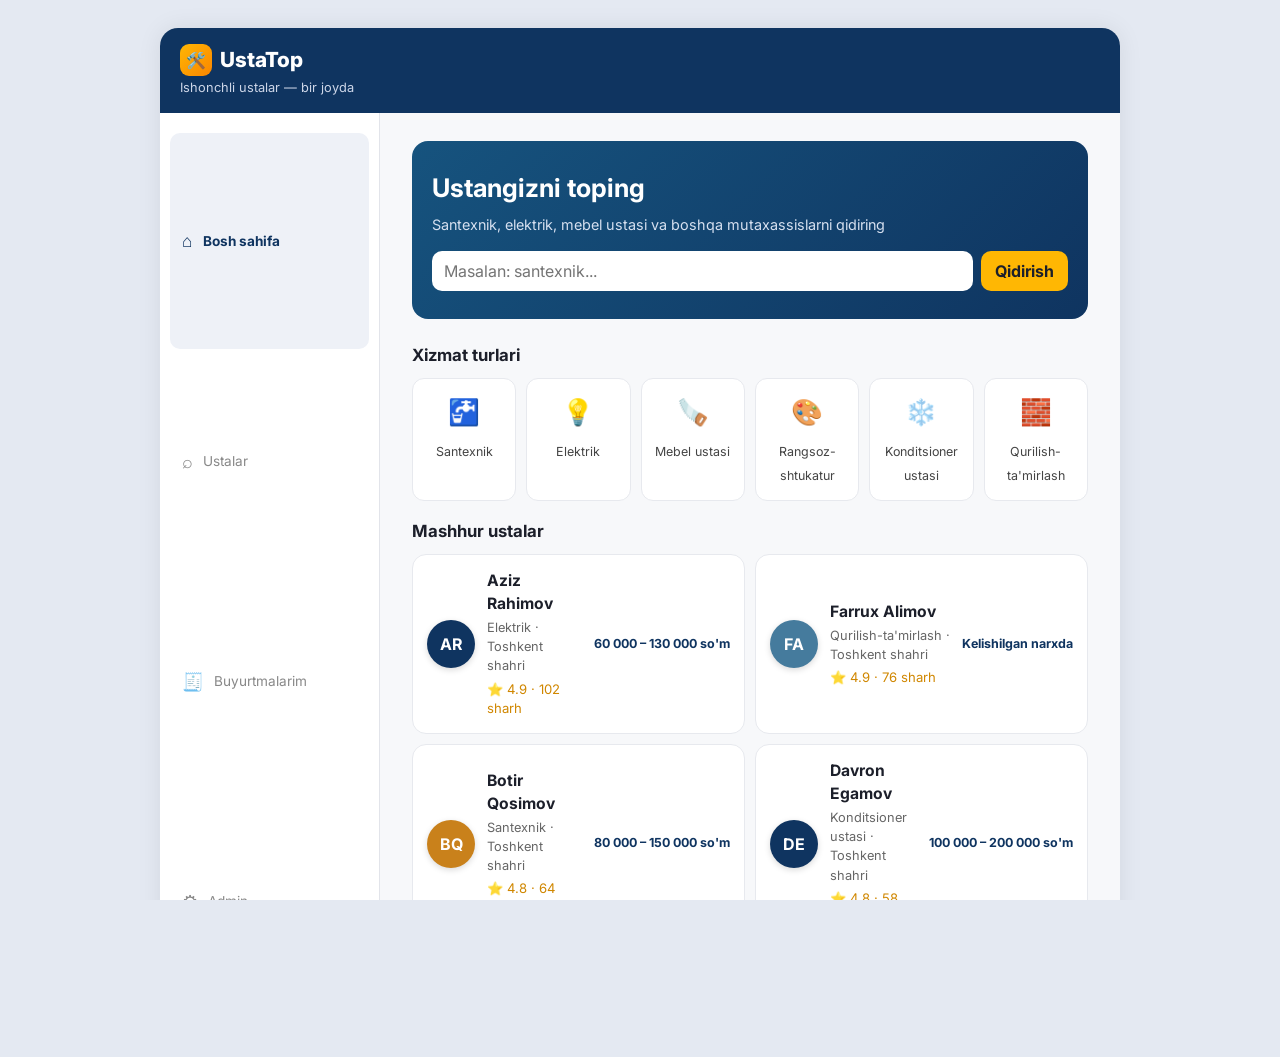
==== public/index.html @ 5bdc9f2b "UstaTop MVP: ustalar bilan mijozlarni bog'laydigan demo platforma Bosh sahifa, ustalar qidiruvi, ust" ====
<!DOCTYPE html>
<html lang="uz">
<head>
<meta charset="UTF-8">
<meta name="viewport" content="width=device-width, initial-scale=1.0">
<title>UstaTop — ustalar va mijozlar platformasi</title>
<meta name="description" content="UstaTop — santexnik, elektrik, mebel ustasi va boshqa mutaxassislarni toping, narx va sharhlarni ko'ring, onlayn buyurtma bering.">
<link rel="preconnect" href="https://fonts.googleapis.com">
<link rel="preconnect" href="https://fonts.gstatic.com" crossorigin>
<link href="https://fonts.googleapis.com/css2?family=Inter:wght@400;500;600;700;800&display=swap" rel="stylesheet">
<link rel="stylesheet" href="css/style.css">
</head>
<body>
<div class="app">

  <header class="topbar">
    <div class="topbar-inner">
      <span class="logo"><span class="logo-badge">🛠️</span>UstaTop</span>
      <span class="tagline">Ishonchli ustalar — bir joyda</span>
    </div>
  </header>

  <main class="view-wrap">

    <!-- BOSH SAHIFA -->
    <section id="view-home" class="view active">
      <div class="hero">
        <h1>Ustangizni toping</h1>
        <p>Santexnik, elektrik, mebel ustasi va boshqa mutaxassislarni qidiring</p>
        <form id="home-search-form" class="search-box">
          <input type="text" id="home-search-input" placeholder="Masalan: santexnik...">
          <button type="submit">Qidirish</button>
        </form>
      </div>

      <h2 class="section-title">Xizmat turlari</h2>
      <div id="category-grid" class="category-grid"></div>

      <h2 class="section-title">Mashhur ustalar</h2>
      <div id="featured-list" class="usta-list"></div>

      <button id="quick-order-btn" class="btn btn-primary btn-block">Tezkor buyurtma berish</button>
    </section>

    <!-- QIDIRUV / USTALAR RO'YXATI -->
    <section id="view-search" class="view">
      <h2 class="section-title">Ustalar</h2>
      <div class="filters">
        <input type="text" id="filter-query" placeholder="Ism yoki xizmat bo'yicha qidirish...">
        <select id="filter-category">
          <option value="">Barcha xizmatlar</option>
        </select>
        <select id="filter-region">
          <option value="">Barcha hududlar</option>
        </select>
      </div>
      <div id="search-results" class="usta-list"></div>
    </section>

    <!-- BUYURTMALARIM -->
    <section id="view-orders" class="view">
      <h2 class="section-title">Buyurtmalarim</h2>
      <div id="orders-list" class="orders-list"></div>
      <button id="orders-new-btn" class="btn btn-primary btn-block">Yangi buyurtma berish</button>
    </section>

    <!-- BOSHQARUV PANELI (ADMIN) -->
    <section id="view-admin" class="view">
      <h2 class="section-title">Boshqaruv paneli</h2>
      <p class="admin-note">Demo rejim: haqiqiy loyihada bu panel faqat administratorlar uchun himoyalangan bo'ladi.</p>
      <div id="admin-stats" class="admin-stats"></div>
      <div id="admin-orders" class="admin-orders"></div>
    </section>

  </main>

  <nav class="bottom-nav">
    <button class="nav-btn active" data-view="home"><b>⌂</b><span>Bosh sahifa</span></button>
    <button class="nav-btn" data-view="search"><b>⌕</b><span>Ustalar</span></button>
    <button class="nav-btn" data-view="orders"><b>🧾</b><span>Buyurtmalarim</span></button>
    <button class="nav-btn" data-view="admin"><b>⚙</b><span>Admin</span></button>
  </nav>
</div>

<!-- USTA PROFILI MODAL -->
<div class="modal" id="modal-profile">
  <div class="sheet">
    <button class="close" data-close-modal>×</button>
    <div id="profile-content"></div>
  </div>
</div>

<!-- BUYURTMA BERISH MODAL -->
<div class="modal" id="modal-order">
  <div class="sheet">
    <button class="close" data-close-modal>×</button>
    <h3>Buyurtma berish</h3>
    <form id="order-form" novalidate>
      <input type="hidden" id="order-usta-id">
      <div id="order-usta-info" class="order-usta-info"></div>

      <label for="order-category">Xizmat turi</label>
      <select id="order-category" required></select>
      <small class="field-error" id="err-order-category"></small>

      <label for="order-name">Ism familiyangiz</label>
      <input type="text" id="order-name" placeholder="Ism Familiya" required>
      <small class="field-error" id="err-order-name"></small>

      <label for="order-phone">Telefon raqamingiz</label>
      <input type="tel" id="order-phone" placeholder="+998 90 123 45 67" required>
      <small class="field-error" id="err-order-phone"></small>

      <label for="order-region">Hudud</label>
      <select id="order-region" required></select>
      <small class="field-error" id="err-order-region"></small>

      <label for="order-comment">Izoh (ixtiyoriy)</label>
      <textarea id="order-comment" rows="3" placeholder="Muammoni qisqacha tasvirlab bering..."></textarea>

      <button type="submit" class="btn btn-primary btn-block">Buyurtmani yuborish</button>
    </form>
  </div>
</div>

<!-- TASDIQLASH MODALI -->
<div class="modal" id="modal-confirm">
  <div class="sheet sheet-confirm">
    <p id="confirm-message"></p>
    <div class="confirm-actions">
      <button class="btn btn-secondary" id="confirm-cancel">Bekor qilish</button>
      <button class="btn btn-danger" id="confirm-ok">O'chirish</button>
    </div>
  </div>
</div>

<div class="toast" id="toast"></div>

<script src="js/main.js"></script>
</body>
</html>
---- public/css/style.css ----
* {
  margin: 0;
  padding: 0;
  box-sizing: border-box;
}

html, body {
  height: 100%;
  overflow-x: hidden;
}

body {
  font-family: 'Inter', -apple-system, Segoe UI, Roboto, Arial, sans-serif;
  color: #1c1f2a;
  line-height: 1.5;
  background: #e4e9f2;
}

a {
  color: inherit;
}

button, input, select, textarea {
  font-family: inherit;
  font-size: 1rem;
}

/* ---- App shell ---- */
.app {
  max-width: 480px;
  margin: 0 auto;
  min-height: 100vh;
  background: #f7f8fa;
  display: flex;
  flex-direction: column;
  box-shadow: 0 0 24px rgba(0, 0, 0, 0.08);
}

.topbar {
  background: #0f3460;
  color: #fff;
  padding: 16px 20px;
  position: sticky;
  top: 0;
  z-index: 10;
}

.topbar-inner {
  display: flex;
  flex-direction: column;
}

.logo {
  font-size: 1.3rem;
  font-weight: 800;
  display: flex;
  align-items: center;
  gap: 8px;
}

.logo-badge {
  display: inline-flex;
  align-items: center;
  justify-content: center;
  width: 32px;
  height: 32px;
  border-radius: 9px;
  background: linear-gradient(135deg, #ffb703, #fb8500);
  font-size: 1rem;
}

.tagline {
  font-size: 0.8rem;
  color: #cdd6e8;
  margin-top: 2px;
}

.view-wrap {
  flex: 1;
  padding: 20px 20px 24px;
  overflow-y: auto;
}

.view {
  display: none;
}

.view.active {
  display: block;
}

/* ---- Hero / home ---- */
.hero {
  background: linear-gradient(135deg, #16537e, #0f3460);
  color: #fff;
  padding: 28px 20px;
  border-radius: 16px;
  margin-bottom: 24px;
}

.hero h1 {
  font-size: 1.6rem;
  margin-bottom: 6px;
}

.hero p {
  font-size: 0.9rem;
  color: #d6e0f0;
  margin-bottom: 16px;
}

.search-box {
  display: flex;
  gap: 8px;
}

.search-box input {
  flex: 1;
  min-width: 0;
  border: none;
  border-radius: 10px;
  padding: 10px 12px;
}

.search-box button {
  flex-shrink: 0;
  border: none;
  background: #ffb703;
  color: #1c1f2a;
  font-weight: bold;
  border-radius: 10px;
  padding: 10px 14px;
  cursor: pointer;
}

.section-title {
  font-size: 1.05rem;
  margin: 18px 0 10px;
}

/* ---- Categories ---- */
.category-grid {
  display: grid;
  grid-template-columns: repeat(3, 1fr);
  gap: 10px;
  margin-bottom: 8px;
}

.category-card {
  background: #fff;
  border-radius: 12px;
  padding: 14px 8px;
  text-align: center;
  cursor: pointer;
  border: 1px solid #e7e9ee;
  transition: box-shadow .15s ease;
}

.category-card:hover {
  box-shadow: 0 4px 12px rgba(0, 0, 0, 0.08);
}

.category-card .icon {
  font-size: 1.6rem;
  display: block;
  margin-bottom: 6px;
}

.category-card .label {
  font-size: 0.78rem;
  color: #444;
}

/* ---- Usta cards ---- */
.usta-list {
  display: flex;
  flex-direction: column;
  gap: 10px;
  margin-bottom: 10px;
}

.usta-card {
  background: #fff;
  border: 1px solid #e7e9ee;
  border-radius: 14px;
  padding: 14px;
  display: flex;
  gap: 12px;
  align-items: center;
  cursor: pointer;
}

.usta-avatar {
  width: 48px;
  height: 48px;
  border-radius: 50%;
  background: #0f3460;
  color: #fff;
  display: flex;
  align-items: center;
  justify-content: center;
  font-weight: 700;
  flex-shrink: 0;
  box-shadow: 0 2px 6px rgba(0, 0, 0, 0.15);
}

.usta-info {
  flex: 1;
  min-width: 0;
}

.usta-name {
  font-weight: bold;
  font-size: 0.98rem;
}

.usta-meta {
  font-size: 0.8rem;
  color: #666;
  margin-top: 2px;
}

.usta-rating {
  font-size: 0.82rem;
  color: #d08700;
  margin-top: 4px;
}

.usta-price {
  font-size: 0.78rem;
  color: #0f3460;
  font-weight: bold;
  white-space: nowrap;
}

/* ---- Filters ---- */
.filters {
  display: flex;
  flex-direction: column;
  gap: 8px;
  margin-bottom: 14px;
}

.filters input,
.filters select {
  border: 1px solid #d8dbe3;
  border-radius: 10px;
  padding: 10px 12px;
  background: #fff;
  width: 100%;
}

.empty-state {
  text-align: center;
  color: #888;
  padding: 30px 10px;
  font-size: 0.9rem;
}

/* ---- Buttons ---- */
.btn {
  display: inline-block;
  border: none;
  border-radius: 10px;
  padding: 12px 16px;
  font-weight: bold;
  cursor: pointer;
  text-align: center;
}

.btn-block {
  width: 100%;
}

.btn-primary {
  background: #0f3460;
  color: #fff;
}

.btn-secondary {
  background: #e7e9ee;
  color: #1c1f2a;
}

.btn-danger {
  background: #e5484d;
  color: #fff;
}

/* ---- Modal ---- */
.modal {
  display: none;
  position: fixed;
  inset: 0;
  background: rgba(0, 0, 0, 0.45);
  align-items: flex-end;
  justify-content: center;
  z-index: 100;
}

.modal.open {
  display: flex;
}

.sheet {
  background: #fff;
  width: 100%;
  max-width: 480px;
  max-height: 88vh;
  overflow-y: auto;
  border-radius: 18px 18px 0 0;
  padding: 24px 20px 28px;
  position: relative;
  animation: slide-up .18s ease-out;
}

@keyframes slide-up {
  from { transform: translateY(24px); opacity: 0; }
  to { transform: translateY(0); opacity: 1; }
}

.sheet .close {
  position: absolute;
  top: 12px;
  right: 14px;
  border: none;
  background: none;
  font-size: 1.4rem;
  cursor: pointer;
  color: #888;
}

.sheet h3 {
  margin-bottom: 14px;
}

.sheet label {
  display: block;
  font-size: 0.82rem;
  color: #555;
  margin: 12px 0 4px;
}

.sheet input,
.sheet select,
.sheet textarea {
  width: 100%;
  border: 1px solid #d8dbe3;
  border-radius: 10px;
  padding: 10px 12px;
  resize: vertical;
}

.sheet input.invalid,
.sheet select.invalid,
.sheet textarea.invalid {
  border-color: #e5484d;
  background: #fff5f5;
}

.field-error {
  display: block;
  min-height: 16px;
  font-size: 0.74rem;
  color: #e5484d;
  margin-top: 3px;
}

.sheet .btn {
  margin-top: 18px;
}

.sheet-confirm {
  border-radius: 18px;
  text-align: center;
}

.sheet-confirm p {
  font-size: 0.95rem;
  margin-bottom: 18px;
}

.confirm-actions {
  display: flex;
  gap: 10px;
}

.confirm-actions .btn {
  flex: 1;
  margin-top: 0;
}

/* ---- Profile modal content ---- */
.profile-header {
  display: flex;
  gap: 14px;
  align-items: center;
  margin-bottom: 10px;
}

.profile-header .usta-avatar {
  width: 64px;
  height: 64px;
  font-size: 1.2rem;
}

.profile-header h3 {
  margin: 0;
}

.profile-section {
  margin-top: 16px;
}

.profile-section h4 {
  font-size: 0.9rem;
  color: #333;
  margin-bottom: 8px;
}

.photo-placeholder {
  display: flex;
  gap: 8px;
}

.photo-box {
  flex: 1;
  height: 72px;
  background: repeating-linear-gradient(135deg, #e4e9f2 0, #e4e9f2 10px, #eef1f7 10px, #eef1f7 20px);
  border: 1px dashed #c6ccda;
  border-radius: 10px;
  display: flex;
  flex-direction: column;
  align-items: center;
  justify-content: center;
  gap: 2px;
  font-size: 0.68rem;
  color: #8891a3;
}

.photo-box .photo-icon {
  font-size: 1.1rem;
}

.photo-note {
  font-size: 0.72rem;
  color: #999;
  margin-top: 6px;
}

.review-item {
  border-top: 1px solid #eee;
  padding: 10px 0;
}

.review-item .review-name {
  font-weight: bold;
  font-size: 0.85rem;
}

.review-item .review-stars {
  color: #d08700;
  font-size: 0.8rem;
}

.review-item .review-text {
  font-size: 0.85rem;
  color: #555;
  margin-top: 2px;
}

.order-usta-info {
  background: #eef0f4;
  border-radius: 10px;
  padding: 10px 12px;
  font-size: 0.85rem;
  margin-bottom: 4px;
}

/* ---- Orders ---- */
.orders-list {
  display: flex;
  flex-direction: column;
  gap: 10px;
  margin-bottom: 14px;
}

.order-card {
  background: #fff;
  border: 1px solid #e7e9ee;
  border-radius: 12px;
  padding: 12px 14px;
}

.order-top {
  display: flex;
  justify-content: space-between;
  align-items: center;
  margin-bottom: 4px;
}

.order-service {
  font-weight: bold;
  font-size: 0.92rem;
}

.order-date {
  font-size: 0.75rem;
  color: #888;
}

.order-meta {
  font-size: 0.82rem;
  color: #666;
}

.badge {
  display: inline-block;
  font-size: 0.72rem;
  font-weight: bold;
  padding: 3px 9px;
  border-radius: 999px;
}

.badge-yangi { background: #fff3cd; color: #946c00; }
.badge-jarayonda { background: #cfe2ff; color: #084298; }
.badge-bajarildi { background: #d1f7df; color: #0a6e32; }
.badge-bekor { background: #f8d7da; color: #842029; }

/* ---- Admin ---- */
.admin-note {
  font-size: 0.8rem;
  color: #888;
  background: #fff3cd;
  border-radius: 8px;
  padding: 8px 10px;
  margin-bottom: 14px;
}

.admin-stats {
  display: grid;
  grid-template-columns: repeat(2, 1fr);
  gap: 10px;
  margin-bottom: 16px;
}

.stat-card {
  background: #fff;
  border: 1px solid #e7e9ee;
  border-radius: 12px;
  padding: 12px;
  text-align: center;
}

.stat-card .stat-value {
  font-size: 1.3rem;
  font-weight: bold;
  color: #0f3460;
}

.stat-card .stat-label {
  font-size: 0.75rem;
  color: #777;
  margin-top: 2px;
}

.admin-orders {
  display: flex;
  flex-direction: column;
  gap: 10px;
}

.admin-order-card {
  background: #fff;
  border: 1px solid #e7e9ee;
  border-radius: 12px;
  padding: 12px 14px;
}

.admin-order-card .order-top {
  margin-bottom: 8px;
}

.admin-order-card select {
  width: 100%;
  border: 1px solid #d8dbe3;
  border-radius: 8px;
  padding: 7px 8px;
  margin-top: 6px;
  background: #fff;
}

.admin-order-card .field-label {
  font-size: 0.72rem;
  color: #888;
  margin-top: 8px;
}

.admin-order-card .remove-btn {
  margin-top: 10px;
  background: none;
  border: none;
  color: #b3261e;
  font-size: 0.78rem;
  cursor: pointer;
  text-decoration: underline;
}

/* ---- Bottom nav ---- */
.bottom-nav {
  display: flex;
  border-top: 1px solid #e2e4ea;
  background: #fff;
  position: sticky;
  bottom: 0;
}

.nav-btn {
  flex: 1;
  border: none;
  background: none;
  padding: 10px 4px 12px;
  display: flex;
  flex-direction: column;
  align-items: center;
  gap: 2px;
  color: #888;
  cursor: pointer;
}

.nav-btn b {
  font-size: 1.15rem;
  font-weight: normal;
}

.nav-btn span {
  font-size: 0.68rem;
}

.nav-btn.active {
  color: #0f3460;
  font-weight: bold;
}

/* ---- Toast ---- */
.toast {
  position: fixed;
  bottom: 90px;
  left: 50%;
  transform: translateX(-50%) translateY(20px);
  background: #1c1f2a;
  color: #fff;
  padding: 10px 18px;
  border-radius: 999px;
  font-size: 0.85rem;
  opacity: 0;
  pointer-events: none;
  transition: opacity .2s ease, transform .2s ease;
  z-index: 200;
  white-space: nowrap;
}

.toast.show {
  opacity: 1;
  transform: translateX(-50%) translateY(0);
}

/* ---- Desktop layout ---- */
@media (min-width: 860px) {
  body {
    padding: 28px 0;
  }

  .app {
    max-width: 960px;
    min-height: calc(100vh - 56px);
    display: grid;
    grid-template-columns: 220px 1fr;
    grid-template-rows: auto 1fr;
    grid-template-areas:
      "topbar topbar"
      "nav main";
    border-radius: 18px;
    overflow: hidden;
  }

  .topbar { grid-area: topbar; }
  .view-wrap { grid-area: main; padding: 28px 32px 32px; }

  .bottom-nav {
    grid-area: nav;
    flex-direction: column;
    justify-content: flex-start;
    align-items: stretch;
    border-top: none;
    border-right: 1px solid #e2e4ea;
    padding: 20px 10px;
    gap: 4px;
  }

  .nav-btn {
    flex-direction: row;
    justify-content: flex-start;
    gap: 10px;
    padding: 10px 12px;
    border-radius: 10px;
  }

  .nav-btn.active {
    background: #eef1f7;
  }

  .nav-btn b { font-size: 1.1rem; }
  .nav-btn span { font-size: 0.85rem; }

  .category-grid {
    grid-template-columns: repeat(6, 1fr);
  }

  .usta-list {
    display: grid;
    grid-template-columns: repeat(2, 1fr);
  }
}
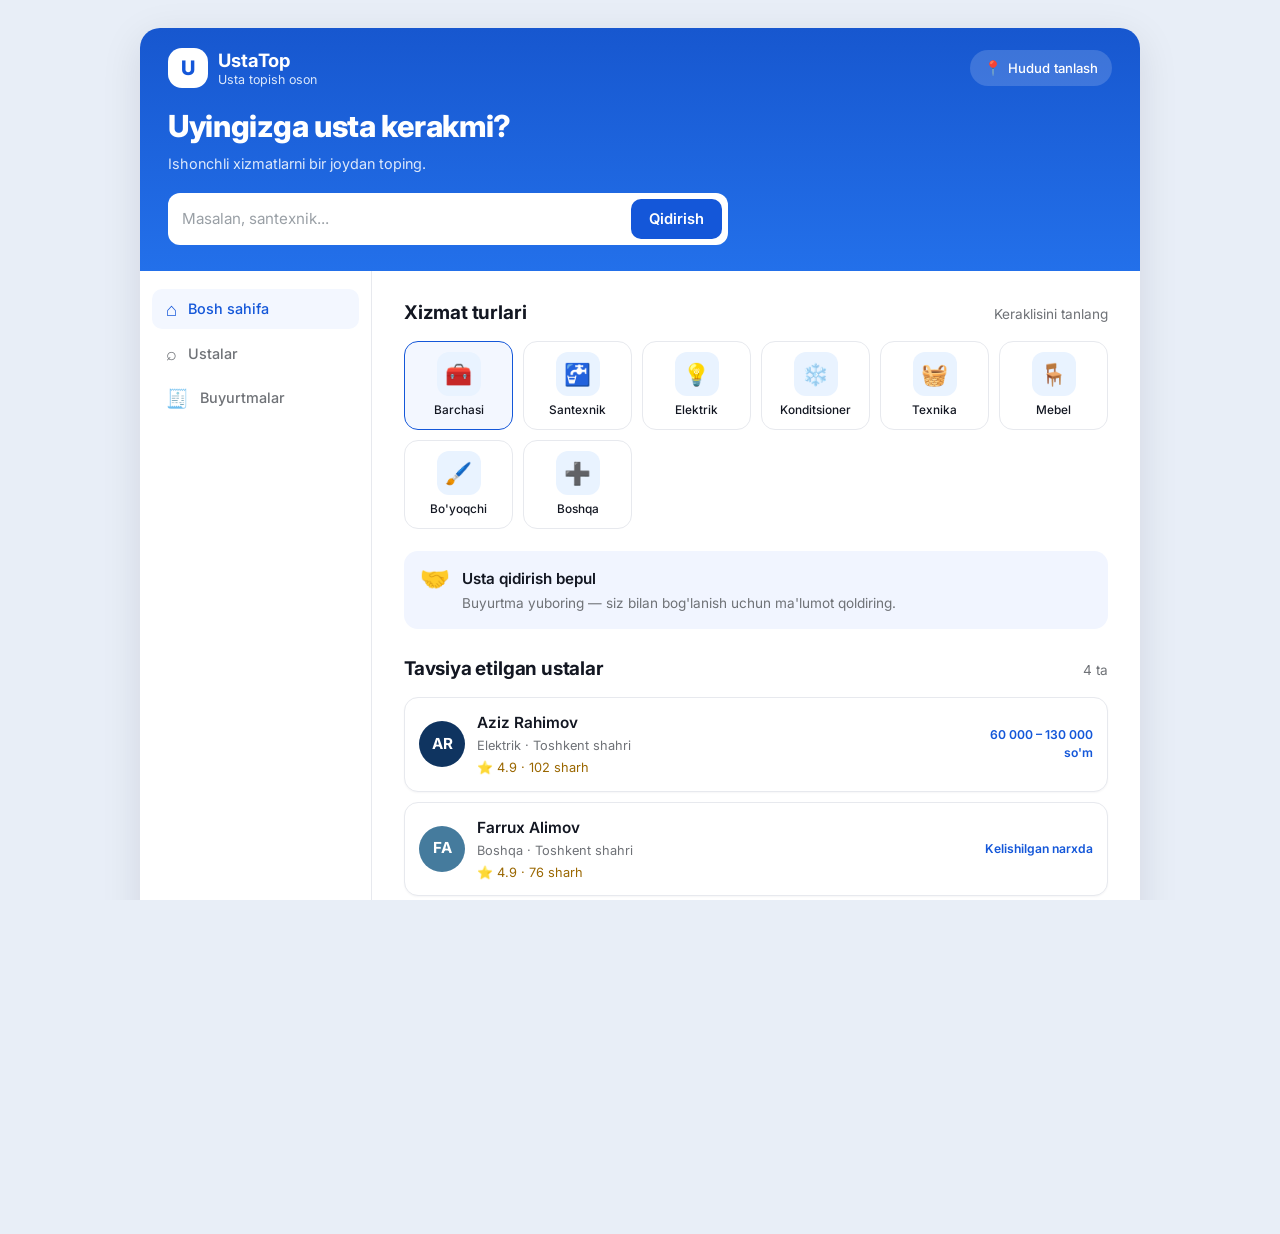
==== commit 2f8dace0: "Dizaynni Netlify demosiga moslash va admin panelini yashirish - Hero bloki qayta qurildi: oq U logos" ====
--- a/public/index.html
+++ b/public/index.html
@@ -3,6 +3,7 @@
 <head>
 <meta charset="UTF-8">
 <meta name="viewport" content="width=device-width, initial-scale=1.0">
+<meta name="theme-color" content="#1757cf">
 <title>UstaTop — ustalar va mijozlar platformasi</title>
 <meta name="description" content="UstaTop — santexnik, elektrik, mebel ustasi va boshqa mutaxassislarni toping, narx va sharhlarni ko'ring, onlayn buyurtma bering.">
 <link rel="preconnect" href="https://fonts.googleapis.com">
@@ -13,10 +14,28 @@
 <body>
 <div class="app">
 
-  <header class="topbar">
-    <div class="topbar-inner">
-      <span class="logo"><span class="logo-badge">🛠️</span>UstaTop</span>
-      <span class="tagline">Ishonchli ustalar — bir joyda</span>
+  <header class="appbar" id="appbar">
+    <div class="brand-row">
+      <div class="brand">
+        <span class="brand-mark">U</span>
+        <span class="brand-text">
+          <b>UstaTop</b>
+          <small>Usta topish oson</small>
+        </span>
+      </div>
+      <button type="button" class="pill" id="region-pill">
+        <span class="pill-icon">📍</span>
+        <span id="region-pill-label">Hudud tanlash</span>
+      </button>
+    </div>
+
+    <div class="hero-body" id="hero-body">
+      <h1>Uyingizga usta kerakmi?</h1>
+      <p class="hero-sub">Ishonchli xizmatlarni bir joydan toping.</p>
+      <form id="home-search-form" class="searchbar">
+        <input type="text" id="home-search-input" placeholder="Masalan, santexnik...">
+        <button type="submit">Qidirish</button>
+      </form>
     </div>
   </header>
 
@@ -24,19 +43,24 @@
 
     <!-- BOSH SAHIFA -->
     <section id="view-home" class="view active">
-      <div class="hero">
-        <h1>Ustangizni toping</h1>
-        <p>Santexnik, elektrik, mebel ustasi va boshqa mutaxassislarni qidiring</p>
-        <form id="home-search-form" class="search-box">
-          <input type="text" id="home-search-input" placeholder="Masalan: santexnik...">
-          <button type="submit">Qidirish</button>
-        </form>
+      <div class="section-head">
+        <h2>Xizmat turlari</h2>
+        <span class="section-note">Keraklisini tanlang</span>
+      </div>
+      <div id="category-grid" class="category-grid"></div>
+
+      <div class="notice">
+        <span class="notice-icon">🤝</span>
+        <div>
+          <b>Usta qidirish bepul</b>
+          <p>Buyurtma yuboring — siz bilan bog'lanish uchun ma'lumot qoldiring.</p>
+        </div>
       </div>
 
-      <h2 class="section-title">Xizmat turlari</h2>
-      <div id="category-grid" class="category-grid"></div>
-
-      <h2 class="section-title">Mashhur ustalar</h2>
+      <div class="section-head">
+        <h2>Tavsiya etilgan ustalar</h2>
+        <span class="section-note" id="featured-count"></span>
+      </div>
       <div id="featured-list" class="usta-list"></div>
 
       <button id="quick-order-btn" class="btn btn-primary btn-block">Tezkor buyurtma berish</button>
@@ -44,7 +68,10 @@
 
     <!-- QIDIRUV / USTALAR RO'YXATI -->
     <section id="view-search" class="view">
-      <h2 class="section-title">Ustalar</h2>
+      <div class="section-head">
+        <h2>Ustalar</h2>
+        <span class="section-note" id="search-count"></span>
+      </div>
       <div class="filters">
         <input type="text" id="filter-query" placeholder="Ism yoki xizmat bo'yicha qidirish...">
         <select id="filter-category">
@@ -59,15 +86,21 @@
 
     <!-- BUYURTMALARIM -->
     <section id="view-orders" class="view">
-      <h2 class="section-title">Buyurtmalarim</h2>
+      <div class="section-head">
+        <h2>Buyurtmalarim</h2>
+        <span class="section-note" id="orders-count"></span>
+      </div>
       <div id="orders-list" class="orders-list"></div>
       <button id="orders-new-btn" class="btn btn-primary btn-block">Yangi buyurtma berish</button>
     </section>
 
     <!-- BOSHQARUV PANELI (ADMIN) -->
     <section id="view-admin" class="view">
-      <h2 class="section-title">Boshqaruv paneli</h2>
-      <p class="admin-note">Demo rejim: haqiqiy loyihada bu panel faqat administratorlar uchun himoyalangan bo'ladi.</p>
+      <div class="section-head">
+        <h2>Boshqaruv paneli</h2>
+        <button type="button" class="link-btn" id="admin-exit">Chiqish</button>
+      </div>
+      <p class="admin-note">Demo rejim: PIN kodi brauzerda tekshiriladi, shuning uchun bu haqiqiy himoya emas. Jonli versiyada panel server tomonida, parol va ro'yxatdan o'tish bilan himoyalanadi.</p>
       <div id="admin-stats" class="admin-stats"></div>
       <div id="admin-orders" class="admin-orders"></div>
     </section>
@@ -77,9 +110,33 @@
   <nav class="bottom-nav">
     <button class="nav-btn active" data-view="home"><b>⌂</b><span>Bosh sahifa</span></button>
     <button class="nav-btn" data-view="search"><b>⌕</b><span>Ustalar</span></button>
-    <button class="nav-btn" data-view="orders"><b>🧾</b><span>Buyurtmalarim</span></button>
-    <button class="nav-btn" data-view="admin"><b>⚙</b><span>Admin</span></button>
+    <button class="nav-btn" data-view="orders"><b>🧾</b><span>Buyurtmalar</span></button>
   </nav>
+</div>
+
+<!-- HUDUD TANLASH MODAL -->
+<div class="modal" id="modal-region">
+  <div class="sheet">
+    <button class="close" data-close-modal>×</button>
+    <h3>Hudud tanlash</h3>
+    <div id="region-options" class="region-options"></div>
+  </div>
+</div>
+
+<!-- ADMIN PIN MODALI -->
+<div class="modal" id="modal-pin">
+  <div class="sheet sheet-confirm">
+    <h3>Boshqaruv paneli</h3>
+    <p class="pin-note">Davom etish uchun PIN kodni kiriting.</p>
+    <form id="pin-form" novalidate>
+      <input type="password" id="pin" inputmode="numeric" autocomplete="off" maxlength="8" placeholder="••••">
+      <small class="field-error" id="err-pin"></small>
+      <div class="confirm-actions">
+        <button type="button" class="btn btn-secondary" id="pin-cancel">Bekor qilish</button>
+        <button type="submit" class="btn btn-primary">Kirish</button>
+      </div>
+    </form>
+  </div>
 </div>
 
 <!-- USTA PROFILI MODAL -->
--- a/public/css/style.css
+++ b/public/css/style.css
@@ -1,306 +1,383 @@
-* {
-  margin: 0;
-  padding: 0;
-  box-sizing: border-box;
-}
-
-html, body {
-  height: 100%;
-  overflow-x: hidden;
-}
+/* ===== UstaTop — dizayn tizimi =====
+   Ranglar Netlify demo skrinshotidan piksel darajasida olingan.
+   Yangi loyiha uchun faqat :root blokidagi brend ranglarini almashtiring. */
+
+:root {
+  /* brend */
+  --brand:        #1457d9;
+  --brand-top:    #1757cf;
+  --brand-bottom: #2370ea;
+  --brand-soft:   rgba(255, 255, 255, .16);
+  --brand-dark:   #0f47b0;
+
+  /* fon */
+  --bg:           #ffffff;
+  --card:         #ffffff;
+  --tile:         #e9f3ff;
+  --tile-active:  #f3f7ff;
+  --notice:       #f1f5ff;
+  --outer:        #e8eef7;
+
+  /* matn */
+  --text:         #131722;
+  --text-2:       #6f7277;
+  --on-brand:     #ffffff;
+  --on-brand-2:   #dce8fb;
+
+  /* chegara */
+  --border:       #e7e9ee;
+  --border-soft:  #eef0f4;
+
+  /* holat */
+  --ok:           #157f4a;
+  --ok-bg:        #e8f6ee;
+  --warn:         #9a6700;
+  --warn-bg:      #fff4d6;
+  --danger:       #c92a2f;
+  --danger-bg:    #fdeced;
+  --muted-bg:     #f1f2f4;
+
+  /* shakl */
+  --r-hero:  24px;
+  --r-card:  14px;
+  --r-tile:  12px;
+  --r-btn:   10px;
+  --r-pill: 999px;
+
+  --shadow-card: 0 1px 2px rgba(16, 24, 40, .04);
+  --shadow-pop:  0 8px 24px rgba(16, 24, 40, .12);
+}
+
+* { margin: 0; padding: 0; box-sizing: border-box; }
+
+html, body { height: 100%; overflow-x: hidden; }
 
 body {
-  font-family: 'Inter', -apple-system, Segoe UI, Roboto, Arial, sans-serif;
-  color: #1c1f2a;
+  font-family: 'Inter', -apple-system, 'Segoe UI', Roboto, Arial, sans-serif;
+  color: var(--text);
   line-height: 1.5;
-  background: #e4e9f2;
-}
-
-a {
-  color: inherit;
-}
-
-button, input, select, textarea {
-  font-family: inherit;
-  font-size: 1rem;
-}
-
-/* ---- App shell ---- */
+  background: var(--outer);
+  -webkit-font-smoothing: antialiased;
+}
+
+a { color: inherit; }
+button, input, select, textarea { font-family: inherit; font-size: 1rem; }
+
+/* ---------- App shell ---------- */
 .app {
   max-width: 480px;
   margin: 0 auto;
   min-height: 100vh;
-  background: #f7f8fa;
+  background: var(--bg);
   display: flex;
   flex-direction: column;
-  box-shadow: 0 0 24px rgba(0, 0, 0, 0.08);
-}
-
-.topbar {
-  background: #0f3460;
+}
+
+/* ---------- Appbar + hero ---------- */
+.appbar {
+  background: linear-gradient(180deg, var(--brand-top), var(--brand-bottom));
+  color: var(--on-brand);
+  padding: 14px 18px 22px;
+  border-radius: 0 0 var(--r-hero) var(--r-hero);
+}
+
+.appbar.compact { padding-bottom: 16px; }
+.appbar.compact .hero-body { display: none; }
+
+.brand-row {
+  display: flex;
+  align-items: center;
+  justify-content: space-between;
+  gap: 12px;
+}
+
+.brand { display: flex; align-items: center; gap: 10px; min-width: 0; }
+
+.brand-mark {
+  width: 40px;
+  height: 40px;
+  flex: none;
+  border-radius: var(--r-card);
+  background: #fff;
+  color: var(--brand);
+  font-weight: 800;
+  font-size: 1.25rem;
+  display: flex;
+  align-items: center;
+  justify-content: center;
+}
+
+.brand-text { display: flex; flex-direction: column; line-height: 1.25; min-width: 0; }
+.brand-text b { font-size: 1.15rem; font-weight: 700; }
+.brand-text small { font-size: .78rem; color: var(--on-brand-2); }
+
+.pill {
+  display: inline-flex;
+  align-items: center;
+  gap: 6px;
+  flex: none;
+  padding: 9px 14px;
+  border: 0;
+  border-radius: var(--r-pill);
+  background: var(--brand-soft);
+  color: var(--on-brand);
+  font-size: .82rem;
+  font-weight: 500;
+  cursor: pointer;
+}
+.pill:hover { background: rgba(255, 255, 255, .24); }
+.pill-icon { font-size: .9rem; }
+
+.hero-body { margin-top: 20px; }
+
+.hero-body h1 {
+  font-size: 1.65rem;
+  font-weight: 800;
+  line-height: 1.22;
+  letter-spacing: -.01em;
+}
+
+.hero-sub {
+  margin-top: 8px;
+  font-size: .9rem;
+  color: var(--on-brand-2);
+}
+
+.searchbar {
+  margin-top: 18px;
+  display: flex;
+  align-items: center;
+  gap: 8px;
+  background: #fff;
+  border-radius: var(--r-tile);
+  padding: 6px 6px 6px 14px;
+}
+
+.searchbar input {
+  flex: 1;
+  min-width: 0;
+  border: 0;
+  outline: none;
+  padding: 10px 0;
+  color: var(--text);
+  font-size: .95rem;
+}
+.searchbar input::placeholder { color: #9aa0a6; }
+
+.searchbar button {
+  flex: none;
+  border: 0;
+  border-radius: var(--r-btn);
+  background: var(--brand);
   color: #fff;
-  padding: 16px 20px;
-  position: sticky;
-  top: 0;
-  z-index: 10;
-}
-
-.topbar-inner {
-  display: flex;
-  flex-direction: column;
-}
-
-.logo {
-  font-size: 1.3rem;
-  font-weight: 800;
-  display: flex;
-  align-items: center;
-  gap: 8px;
-}
-
-.logo-badge {
-  display: inline-flex;
-  align-items: center;
-  justify-content: center;
-  width: 32px;
-  height: 32px;
-  border-radius: 9px;
-  background: linear-gradient(135deg, #ffb703, #fb8500);
-  font-size: 1rem;
-}
-
-.tagline {
-  font-size: 0.8rem;
-  color: #cdd6e8;
-  margin-top: 2px;
-}
-
+  font-weight: 600;
+  font-size: .92rem;
+  padding: 11px 18px;
+  cursor: pointer;
+}
+.searchbar button:hover { background: var(--brand-dark); }
+
+/* ---------- Views ---------- */
 .view-wrap {
   flex: 1;
-  padding: 20px 20px 24px;
+  padding: 22px 18px 28px;
   overflow-y: auto;
 }
 
-.view {
-  display: none;
-}
-
-.view.active {
-  display: block;
-}
-
-/* ---- Hero / home ---- */
-.hero {
-  background: linear-gradient(135deg, #16537e, #0f3460);
-  color: #fff;
-  padding: 28px 20px;
-  border-radius: 16px;
-  margin-bottom: 24px;
-}
-
-.hero h1 {
-  font-size: 1.6rem;
-  margin-bottom: 6px;
-}
-
-.hero p {
-  font-size: 0.9rem;
-  color: #d6e0f0;
-  margin-bottom: 16px;
-}
-
-.search-box {
-  display: flex;
-  gap: 8px;
-}
-
-.search-box input {
-  flex: 1;
-  min-width: 0;
-  border: none;
-  border-radius: 10px;
-  padding: 10px 12px;
-}
-
-.search-box button {
-  flex-shrink: 0;
-  border: none;
-  background: #ffb703;
-  color: #1c1f2a;
-  font-weight: bold;
-  border-radius: 10px;
-  padding: 10px 14px;
-  cursor: pointer;
-}
-
-.section-title {
-  font-size: 1.05rem;
-  margin: 18px 0 10px;
-}
-
-/* ---- Categories ---- */
+.view { display: none; }
+.view.active { display: block; }
+
+.section-head {
+  display: flex;
+  align-items: baseline;
+  justify-content: space-between;
+  gap: 12px;
+  margin-bottom: 14px;
+}
+.section-head + .section-head { margin-top: 26px; }
+
+.section-head h2 {
+  font-size: 1.18rem;
+  font-weight: 700;
+  letter-spacing: -.01em;
+}
+
+.section-note {
+  font-size: .85rem;
+  color: var(--text-2);
+  flex: none;
+}
+
+/* ---------- Xizmat turlari ---------- */
 .category-grid {
   display: grid;
-  grid-template-columns: repeat(3, 1fr);
+  grid-template-columns: repeat(4, 1fr);
   gap: 10px;
-  margin-bottom: 8px;
+  margin-bottom: 22px;
 }
 
 .category-card {
-  background: #fff;
-  border-radius: 12px;
-  padding: 14px 8px;
+  background: var(--card);
+  border: 1px solid var(--border);
+  border-radius: var(--r-card);
+  padding: 10px 4px 11px;
   text-align: center;
   cursor: pointer;
-  border: 1px solid #e7e9ee;
-  transition: box-shadow .15s ease;
-}
-
-.category-card:hover {
-  box-shadow: 0 4px 12px rgba(0, 0, 0, 0.08);
+  transition: border-color .15s ease, background .15s ease;
+}
+.category-card:hover { border-color: #c8d8f5; }
+
+.category-card.active {
+  border-color: var(--brand);
+  background: var(--tile-active);
 }
 
 .category-card .icon {
-  font-size: 1.6rem;
+  display: flex;
+  align-items: center;
+  justify-content: center;
+  width: 44px;
+  height: 44px;
+  margin: 0 auto 7px;
+  border-radius: var(--r-tile);
+  background: var(--tile);
+  font-size: 1.35rem;
+}
+
+.category-card .label {
   display: block;
-  margin-bottom: 6px;
-}
-
-.category-card .label {
-  font-size: 0.78rem;
-  color: #444;
-}
-
-/* ---- Usta cards ---- */
-.usta-list {
-  display: flex;
-  flex-direction: column;
-  gap: 10px;
-  margin-bottom: 10px;
-}
+  font-size: .74rem;
+  font-weight: 500;
+  color: var(--text);
+  line-height: 1.25;
+}
+
+/* ---------- Ma'lumot banneri ---------- */
+.notice {
+  display: flex;
+  gap: 12px;
+  align-items: flex-start;
+  background: var(--notice);
+  border-radius: var(--r-card);
+  padding: 15px 16px;
+  margin-bottom: 26px;
+}
+.notice-icon { font-size: 1.5rem; line-height: 1; flex: none; }
+.notice b { font-size: .95rem; font-weight: 600; }
+.notice p { font-size: .85rem; color: var(--text-2); margin-top: 3px; }
+
+/* ---------- Usta kartalari ---------- */
+.usta-list { display: flex; flex-direction: column; gap: 10px; }
 
 .usta-card {
-  background: #fff;
-  border: 1px solid #e7e9ee;
-  border-radius: 14px;
-  padding: 14px;
+  background: var(--card);
+  border: 1px solid var(--border);
+  border-radius: var(--r-card);
+  padding: 13px 14px;
   display: flex;
   gap: 12px;
   align-items: center;
   cursor: pointer;
-}
+  box-shadow: var(--shadow-card);
+  transition: border-color .15s ease;
+}
+.usta-card:hover { border-color: #c8d8f5; }
 
 .usta-avatar {
-  width: 48px;
-  height: 48px;
+  width: 46px;
+  height: 46px;
+  flex: none;
   border-radius: 50%;
-  background: #0f3460;
   color: #fff;
+  font-weight: 700;
+  font-size: .95rem;
   display: flex;
   align-items: center;
   justify-content: center;
-  font-weight: 700;
-  flex-shrink: 0;
-  box-shadow: 0 2px 6px rgba(0, 0, 0, 0.15);
-}
-
-.usta-info {
-  flex: 1;
-  min-width: 0;
-}
-
-.usta-name {
-  font-weight: bold;
-  font-size: 0.98rem;
-}
-
-.usta-meta {
-  font-size: 0.8rem;
-  color: #666;
-  margin-top: 2px;
-}
-
-.usta-rating {
-  font-size: 0.82rem;
-  color: #d08700;
-  margin-top: 4px;
-}
+}
+
+.usta-info { flex: 1; min-width: 0; }
+.usta-name { font-weight: 600; font-size: .96rem; }
+.usta-meta { font-size: .8rem; color: var(--text-2); margin-top: 2px; }
+.usta-rating { font-size: .8rem; color: var(--warn); margin-top: 3px; }
 
 .usta-price {
-  font-size: 0.78rem;
-  color: #0f3460;
-  font-weight: bold;
-  white-space: nowrap;
-}
-
-/* ---- Filters ---- */
-.filters {
-  display: flex;
-  flex-direction: column;
-  gap: 8px;
-  margin-bottom: 14px;
-}
-
-.filters input,
-.filters select {
-  border: 1px solid #d8dbe3;
-  border-radius: 10px;
-  padding: 10px 12px;
-  background: #fff;
-  width: 100%;
+  flex: none;
+  font-size: .76rem;
+  font-weight: 600;
+  color: var(--brand);
+  text-align: right;
+  max-width: 108px;
 }
 
 .empty-state {
   text-align: center;
-  color: #888;
-  padding: 30px 10px;
-  font-size: 0.9rem;
-}
-
-/* ---- Buttons ---- */
+  color: var(--text-2);
+  font-size: .9rem;
+  padding: 32px 16px;
+  background: var(--muted-bg);
+  border-radius: var(--r-card);
+}
+
+/* ---------- Filtrlar ---------- */
+.filters { display: flex; flex-direction: column; gap: 9px; margin-bottom: 16px; }
+
+.filters input,
+.filters select,
+.region-options select {
+  width: 100%;
+  border: 1px solid var(--border);
+  border-radius: var(--r-btn);
+  padding: 11px 13px;
+  font-size: .9rem;
+  background: #fff;
+  color: var(--text);
+  outline: none;
+}
+.filters input:focus, .filters select:focus { border-color: var(--brand); }
+
+/* ---------- Tugmalar ---------- */
 .btn {
-  display: inline-block;
-  border: none;
-  border-radius: 10px;
-  padding: 12px 16px;
-  font-weight: bold;
-  cursor: pointer;
-  text-align: center;
-}
-
-.btn-block {
-  width: 100%;
-}
-
-.btn-primary {
-  background: #0f3460;
-  color: #fff;
-}
-
-.btn-secondary {
-  background: #e7e9ee;
-  color: #1c1f2a;
-}
-
-.btn-danger {
-  background: #e5484d;
-  color: #fff;
-}
-
-/* ---- Modal ---- */
+  border: 0;
+  border-radius: var(--r-btn);
+  padding: 13px 18px;
+  font-size: .95rem;
+  font-weight: 600;
+  cursor: pointer;
+}
+.btn-primary { background: var(--brand); color: #fff; }
+.btn-primary:hover { background: var(--brand-dark); }
+.btn-secondary { background: var(--muted-bg); color: var(--text); }
+.btn-danger { background: var(--danger); color: #fff; }
+.btn-block { display: block; width: 100%; margin-top: 20px; }
+
+/* ---------- Hudud tanlash ---------- */
+.region-options { display: flex; flex-direction: column; gap: 8px; margin-top: 14px; }
+
+.region-option {
+  text-align: left;
+  border: 1px solid var(--border);
+  background: #fff;
+  border-radius: var(--r-btn);
+  padding: 12px 14px;
+  font-size: .9rem;
+  cursor: pointer;
+  color: var(--text);
+}
+.region-option:hover { border-color: #c8d8f5; }
+.region-option.active { border-color: var(--brand); background: var(--tile-active); font-weight: 600; }
+
+/* ---------- Modal ---------- */
 .modal {
   display: none;
   position: fixed;
   inset: 0;
-  background: rgba(0, 0, 0, 0.45);
+  background: rgba(16, 24, 40, .5);
+  z-index: 50;
   align-items: flex-end;
   justify-content: center;
-  z-index: 100;
-}
-
-.modal.open {
-  display: flex;
-}
+}
+.modal.open { display: flex; }
 
 .sheet {
   background: #fff;
@@ -308,417 +385,306 @@
   max-width: 480px;
   max-height: 88vh;
   overflow-y: auto;
-  border-radius: 18px 18px 0 0;
+  border-radius: 20px 20px 0 0;
   padding: 24px 20px 28px;
   position: relative;
   animation: slide-up .18s ease-out;
 }
 
+.sheet h3 { font-size: 1.15rem; font-weight: 700; margin-bottom: 4px; }
+
+.sheet-confirm {
+  border-radius: var(--r-card);
+  margin: auto 18px;
+  max-width: 400px;
+  text-align: center;
+}
+
+.close {
+  position: absolute;
+  top: 14px;
+  right: 14px;
+  width: 32px;
+  height: 32px;
+  border: 0;
+  border-radius: 50%;
+  background: var(--muted-bg);
+  color: var(--text-2);
+  font-size: 1.2rem;
+  line-height: 1;
+  cursor: pointer;
+}
+
+.confirm-actions { display: flex; gap: 10px; margin-top: 18px; }
+.confirm-actions .btn { flex: 1; }
+
+/* ---------- Admin PIN ---------- */
+.pin-note { font-size: .88rem; color: var(--text-2); margin-top: 6px; }
+
+#pin {
+  width: 100%;
+  margin-top: 14px;
+  border: 1px solid var(--border);
+  border-radius: var(--r-btn);
+  padding: 13px;
+  font-size: 1.3rem;
+  letter-spacing: .4em;
+  text-align: center;
+  outline: none;
+  background: #fff;
+  color: var(--text);
+}
+#pin:focus { border-color: var(--brand); }
+#pin.invalid { border-color: var(--danger); background: var(--danger-bg); }
+
+.link-btn {
+  border: 0;
+  background: none;
+  color: var(--brand);
+  font-size: .88rem;
+  font-weight: 600;
+  cursor: pointer;
+  padding: 2px 0;
+  flex: none;
+}
+.link-btn:hover { text-decoration: underline; }
+
+.brand-mark { cursor: pointer; user-select: none; -webkit-user-select: none; }
+
 @keyframes slide-up {
-  from { transform: translateY(24px); opacity: 0; }
-  to { transform: translateY(0); opacity: 1; }
-}
-
-.sheet .close {
-  position: absolute;
-  top: 12px;
-  right: 14px;
-  border: none;
-  background: none;
-  font-size: 1.4rem;
-  cursor: pointer;
-  color: #888;
-}
-
-.sheet h3 {
-  margin-bottom: 14px;
-}
-
-.sheet label {
+  from { transform: translateY(16px); opacity: 0; }
+  to   { transform: translateY(0); opacity: 1; }
+}
+
+/* ---------- Forma ---------- */
+#order-form label,
+.field-label {
   display: block;
-  font-size: 0.82rem;
-  color: #555;
-  margin: 12px 0 4px;
-}
-
-.sheet input,
-.sheet select,
-.sheet textarea {
+  font-size: .82rem;
+  font-weight: 600;
+  color: var(--text-2);
+  margin: 14px 0 6px;
+}
+
+#order-form input,
+#order-form select,
+#order-form textarea,
+.admin-order-card select {
   width: 100%;
-  border: 1px solid #d8dbe3;
-  border-radius: 10px;
-  padding: 10px 12px;
-  resize: vertical;
-}
-
-.sheet input.invalid,
-.sheet select.invalid,
-.sheet textarea.invalid {
-  border-color: #e5484d;
-  background: #fff5f5;
-}
-
-.field-error {
-  display: block;
-  min-height: 16px;
-  font-size: 0.74rem;
-  color: #e5484d;
-  margin-top: 3px;
-}
-
-.sheet .btn {
-  margin-top: 18px;
-}
-
-.sheet-confirm {
-  border-radius: 18px;
-  text-align: center;
-}
-
-.sheet-confirm p {
-  font-size: 0.95rem;
-  margin-bottom: 18px;
-}
-
-.confirm-actions {
-  display: flex;
-  gap: 10px;
-}
-
-.confirm-actions .btn {
-  flex: 1;
-  margin-top: 0;
-}
-
-/* ---- Profile modal content ---- */
-.profile-header {
-  display: flex;
-  gap: 14px;
-  align-items: center;
-  margin-bottom: 10px;
-}
-
-.profile-header .usta-avatar {
-  width: 64px;
-  height: 64px;
-  font-size: 1.2rem;
-}
-
-.profile-header h3 {
-  margin: 0;
-}
-
-.profile-section {
-  margin-top: 16px;
-}
-
-.profile-section h4 {
-  font-size: 0.9rem;
-  color: #333;
-  margin-bottom: 8px;
-}
-
-.photo-placeholder {
-  display: flex;
-  gap: 8px;
-}
-
+  border: 1px solid var(--border);
+  border-radius: var(--r-btn);
+  padding: 11px 13px;
+  font-size: .92rem;
+  background: #fff;
+  color: var(--text);
+  outline: none;
+}
+#order-form input:focus,
+#order-form select:focus,
+#order-form textarea:focus { border-color: var(--brand); }
+
+#order-form input.invalid,
+#order-form select.invalid { border-color: var(--danger); background: var(--danger-bg); }
+
+.field-error { display: block; color: var(--danger); font-size: .78rem; margin-top: 5px; }
+
+.order-usta-info {
+  background: var(--tile);
+  border-radius: var(--r-btn);
+  padding: 11px 13px;
+  font-size: .85rem;
+  margin-top: 14px;
+}
+
+/* ---------- Profil modali ---------- */
+.profile-header { display: flex; gap: 13px; align-items: center; margin-bottom: 18px; padding-right: 36px; }
+.profile-header h3 { font-size: 1.1rem; }
+
+.profile-section { margin-top: 16px; }
+.profile-section h4 { font-size: .82rem; font-weight: 600; color: var(--text-2); margin-bottom: 5px; }
+.profile-section p { font-size: .92rem; }
+
+.photo-placeholder { display: flex; gap: 8px; }
 .photo-box {
   flex: 1;
-  height: 72px;
-  background: repeating-linear-gradient(135deg, #e4e9f2 0, #e4e9f2 10px, #eef1f7 10px, #eef1f7 20px);
-  border: 1px dashed #c6ccda;
-  border-radius: 10px;
-  display: flex;
-  flex-direction: column;
-  align-items: center;
-  justify-content: center;
-  gap: 2px;
-  font-size: 0.68rem;
-  color: #8891a3;
-}
-
-.photo-box .photo-icon {
-  font-size: 1.1rem;
-}
-
-.photo-note {
-  font-size: 0.72rem;
-  color: #999;
-  margin-top: 6px;
-}
-
-.review-item {
-  border-top: 1px solid #eee;
-  padding: 10px 0;
-}
-
-.review-item .review-name {
-  font-weight: bold;
-  font-size: 0.85rem;
-}
-
-.review-item .review-stars {
-  color: #d08700;
-  font-size: 0.8rem;
-}
-
-.review-item .review-text {
-  font-size: 0.85rem;
-  color: #555;
-  margin-top: 2px;
-}
-
-.order-usta-info {
-  background: #eef0f4;
-  border-radius: 10px;
-  padding: 10px 12px;
-  font-size: 0.85rem;
-  margin-bottom: 4px;
-}
-
-/* ---- Orders ---- */
-.orders-list {
-  display: flex;
-  flex-direction: column;
-  gap: 10px;
-  margin-bottom: 14px;
-}
-
-.order-card {
-  background: #fff;
-  border: 1px solid #e7e9ee;
-  border-radius: 12px;
-  padding: 12px 14px;
-}
-
-.order-top {
-  display: flex;
-  justify-content: space-between;
-  align-items: center;
-  margin-bottom: 4px;
-}
-
-.order-service {
-  font-weight: bold;
-  font-size: 0.92rem;
-}
-
-.order-date {
-  font-size: 0.75rem;
-  color: #888;
-}
-
-.order-meta {
-  font-size: 0.82rem;
-  color: #666;
-}
+  background: var(--tile);
+  border-radius: var(--r-btn);
+  padding: 16px 6px;
+  text-align: center;
+  font-size: .72rem;
+  color: var(--text-2);
+}
+.photo-icon { display: block; font-size: 1.2rem; margin-bottom: 4px; }
+.photo-note { font-size: .75rem; color: var(--text-2); margin-top: 7px; }
+
+.review-item { border-top: 1px solid var(--border-soft); padding: 11px 0; }
+.review-item:first-child { border-top: 0; }
+.review-name { font-weight: 600; font-size: .88rem; }
+.review-stars { color: var(--warn); font-size: .8rem; }
+.review-text { font-size: .87rem; color: var(--text-2); margin-top: 3px; }
+
+/* ---------- Buyurtmalar ---------- */
+.orders-list { display: flex; flex-direction: column; gap: 10px; }
+
+.order-card,
+.admin-order-card {
+  background: var(--card);
+  border: 1px solid var(--border);
+  border-radius: var(--r-card);
+  padding: 14px;
+  box-shadow: var(--shadow-card);
+}
+.admin-order-card { margin-bottom: 10px; }
+
+.order-top { display: flex; align-items: center; justify-content: space-between; gap: 10px; }
+.order-service { font-weight: 600; font-size: .95rem; }
+.order-meta { font-size: .84rem; color: var(--text-2); margin-top: 5px; }
+.order-date { font-size: .76rem; color: var(--text-2); margin-top: 5px; }
 
 .badge {
-  display: inline-block;
-  font-size: 0.72rem;
-  font-weight: bold;
-  padding: 3px 9px;
-  border-radius: 999px;
-}
-
-.badge-yangi { background: #fff3cd; color: #946c00; }
-.badge-jarayonda { background: #cfe2ff; color: #084298; }
-.badge-bajarildi { background: #d1f7df; color: #0a6e32; }
-.badge-bekor { background: #f8d7da; color: #842029; }
-
-/* ---- Admin ---- */
+  flex: none;
+  font-size: .7rem;
+  font-weight: 600;
+  padding: 4px 10px;
+  border-radius: var(--r-pill);
+}
+.badge-yangi     { background: var(--tile);      color: var(--brand); }
+.badge-jarayonda { background: var(--warn-bg);   color: var(--warn); }
+.badge-bajarildi { background: var(--ok-bg);     color: var(--ok); }
+.badge-bekor     { background: var(--danger-bg); color: var(--danger); }
+
+/* ---------- Admin ---------- */
 .admin-note {
-  font-size: 0.8rem;
-  color: #888;
-  background: #fff3cd;
-  border-radius: 8px;
-  padding: 8px 10px;
-  margin-bottom: 14px;
+  font-size: .84rem;
+  color: var(--text-2);
+  background: var(--notice);
+  border-radius: var(--r-btn);
+  padding: 11px 13px;
+  margin-bottom: 16px;
 }
 
 .admin-stats {
   display: grid;
-  grid-template-columns: repeat(2, 1fr);
-  gap: 10px;
-  margin-bottom: 16px;
+  grid-template-columns: repeat(4, 1fr);
+  gap: 8px;
+  margin-bottom: 18px;
 }
 
 .stat-card {
-  background: #fff;
-  border: 1px solid #e7e9ee;
-  border-radius: 12px;
-  padding: 12px;
+  background: var(--tile);
+  border-radius: var(--r-tile);
+  padding: 12px 6px;
   text-align: center;
 }
-
-.stat-card .stat-value {
-  font-size: 1.3rem;
-  font-weight: bold;
-  color: #0f3460;
-}
-
-.stat-card .stat-label {
-  font-size: 0.75rem;
-  color: #777;
-  margin-top: 2px;
-}
-
-.admin-orders {
-  display: flex;
-  flex-direction: column;
-  gap: 10px;
-}
-
-.admin-order-card {
-  background: #fff;
-  border: 1px solid #e7e9ee;
-  border-radius: 12px;
-  padding: 12px 14px;
-}
-
-.admin-order-card .order-top {
-  margin-bottom: 8px;
-}
-
-.admin-order-card select {
+.stat-value { font-size: 1.3rem; font-weight: 800; color: var(--brand); }
+.stat-label { font-size: .68rem; color: var(--text-2); margin-top: 2px; line-height: 1.25; }
+
+.remove-btn {
+  margin-top: 12px;
   width: 100%;
-  border: 1px solid #d8dbe3;
-  border-radius: 8px;
-  padding: 7px 8px;
-  margin-top: 6px;
-  background: #fff;
-}
-
-.admin-order-card .field-label {
-  font-size: 0.72rem;
-  color: #888;
-  margin-top: 8px;
-}
-
-.admin-order-card .remove-btn {
-  margin-top: 10px;
-  background: none;
-  border: none;
-  color: #b3261e;
-  font-size: 0.78rem;
-  cursor: pointer;
-  text-decoration: underline;
-}
-
-/* ---- Bottom nav ---- */
+  border: 1px solid var(--danger);
+  background: #fff;
+  color: var(--danger);
+  border-radius: var(--r-btn);
+  padding: 9px;
+  font-size: .85rem;
+  font-weight: 600;
+  cursor: pointer;
+}
+
+/* ---------- Pastki navigatsiya ---------- */
 .bottom-nav {
   display: flex;
-  border-top: 1px solid #e2e4ea;
+  border-top: 1px solid var(--border);
   background: #fff;
   position: sticky;
   bottom: 0;
+  padding-bottom: env(safe-area-inset-bottom);
 }
 
 .nav-btn {
   flex: 1;
-  border: none;
+  border: 0;
   background: none;
-  padding: 10px 4px 12px;
+  padding: 9px 4px 11px;
+  color: var(--text-2);
+  cursor: pointer;
   display: flex;
   flex-direction: column;
   align-items: center;
-  gap: 2px;
-  color: #888;
-  cursor: pointer;
-}
-
-.nav-btn b {
-  font-size: 1.15rem;
-  font-weight: normal;
-}
-
-.nav-btn span {
-  font-size: 0.68rem;
-}
-
-.nav-btn.active {
-  color: #0f3460;
-  font-weight: bold;
-}
-
-/* ---- Toast ---- */
+  gap: 3px;
+}
+.nav-btn b { font-size: 1.15rem; line-height: 1; font-weight: 400; }
+.nav-btn span { font-size: .68rem; font-weight: 500; }
+.nav-btn.active { color: var(--brand); }
+.nav-btn.active b { font-weight: 700; }
+
+/* ---------- Toast ---------- */
 .toast {
   position: fixed;
-  bottom: 90px;
   left: 50%;
-  transform: translateX(-50%) translateY(20px);
-  background: #1c1f2a;
+  bottom: 84px;
+  transform: translate(-50%, 12px);
+  background: #1d2430;
   color: #fff;
-  padding: 10px 18px;
-  border-radius: 999px;
-  font-size: 0.85rem;
+  font-size: .87rem;
+  padding: 11px 18px;
+  border-radius: var(--r-pill);
+  box-shadow: var(--shadow-pop);
   opacity: 0;
   pointer-events: none;
   transition: opacity .2s ease, transform .2s ease;
-  z-index: 200;
-  white-space: nowrap;
-}
-
-.toast.show {
-  opacity: 1;
-  transform: translateX(-50%) translateY(0);
-}
-
-/* ---- Desktop layout ---- */
-@media (min-width: 860px) {
-  body {
-    padding: 28px 0;
-  }
+  z-index: 60;
+  max-width: 90vw;
+  text-align: center;
+}
+.toast.show { opacity: 1; transform: translate(-50%, 0); }
+
+/* ---------- Desktop ---------- */
+@media (min-width: 900px) {
+  body { padding: 28px 0; }
 
   .app {
-    max-width: 960px;
+    max-width: 1000px;
     min-height: calc(100vh - 56px);
     display: grid;
-    grid-template-columns: 220px 1fr;
-    grid-template-rows: auto 1fr;
+    grid-template-columns: 232px 1fr;
     grid-template-areas:
-      "topbar topbar"
-      "nav main";
-    border-radius: 18px;
+      "appbar appbar"
+      "nav    main";
+    border-radius: 20px;
     overflow: hidden;
+    box-shadow: 0 10px 40px rgba(16, 24, 40, .10);
   }
 
-  .topbar { grid-area: topbar; }
-  .view-wrap { grid-area: main; padding: 28px 32px 32px; }
+  .appbar { grid-area: appbar; border-radius: 0; padding: 20px 28px 26px; }
+  .hero-body h1 { font-size: 1.9rem; }
+  .searchbar { max-width: 560px; }
+
+  .view-wrap { grid-area: main; padding: 28px 32px 36px; }
 
   .bottom-nav {
     grid-area: nav;
     flex-direction: column;
-    justify-content: flex-start;
-    align-items: stretch;
-    border-top: none;
-    border-right: 1px solid #e2e4ea;
-    padding: 20px 10px;
+    border-top: 0;
+    border-right: 1px solid var(--border);
+    padding: 18px 12px;
     gap: 4px;
+    position: static;
   }
 
   .nav-btn {
+    flex: none;
     flex-direction: row;
     justify-content: flex-start;
-    gap: 10px;
-    padding: 10px 12px;
-    border-radius: 10px;
+    gap: 11px;
+    padding: 11px 14px;
+    border-radius: var(--r-btn);
   }
-
-  .nav-btn.active {
-    background: #eef1f7;
-  }
-
-  .nav-btn b { font-size: 1.1rem; }
-  .nav-btn span { font-size: 0.85rem; }
-
-  .category-grid {
-    grid-template-columns: repeat(6, 1fr);
-  }
-
-  .usta-list {
-    display: grid;
-    grid-template-columns: repeat(2, 1fr);
-  }
-}
+  .nav-btn span { font-size: .9rem; }
+  .nav-btn.active { background: var(--tile-active); }
+
+  .category-grid { grid-template-columns: repeat(6, 1fr); }
+  .modal { align-items: center; }
+  .sheet { border-radius: 18px; max-width: 520px; }
+}
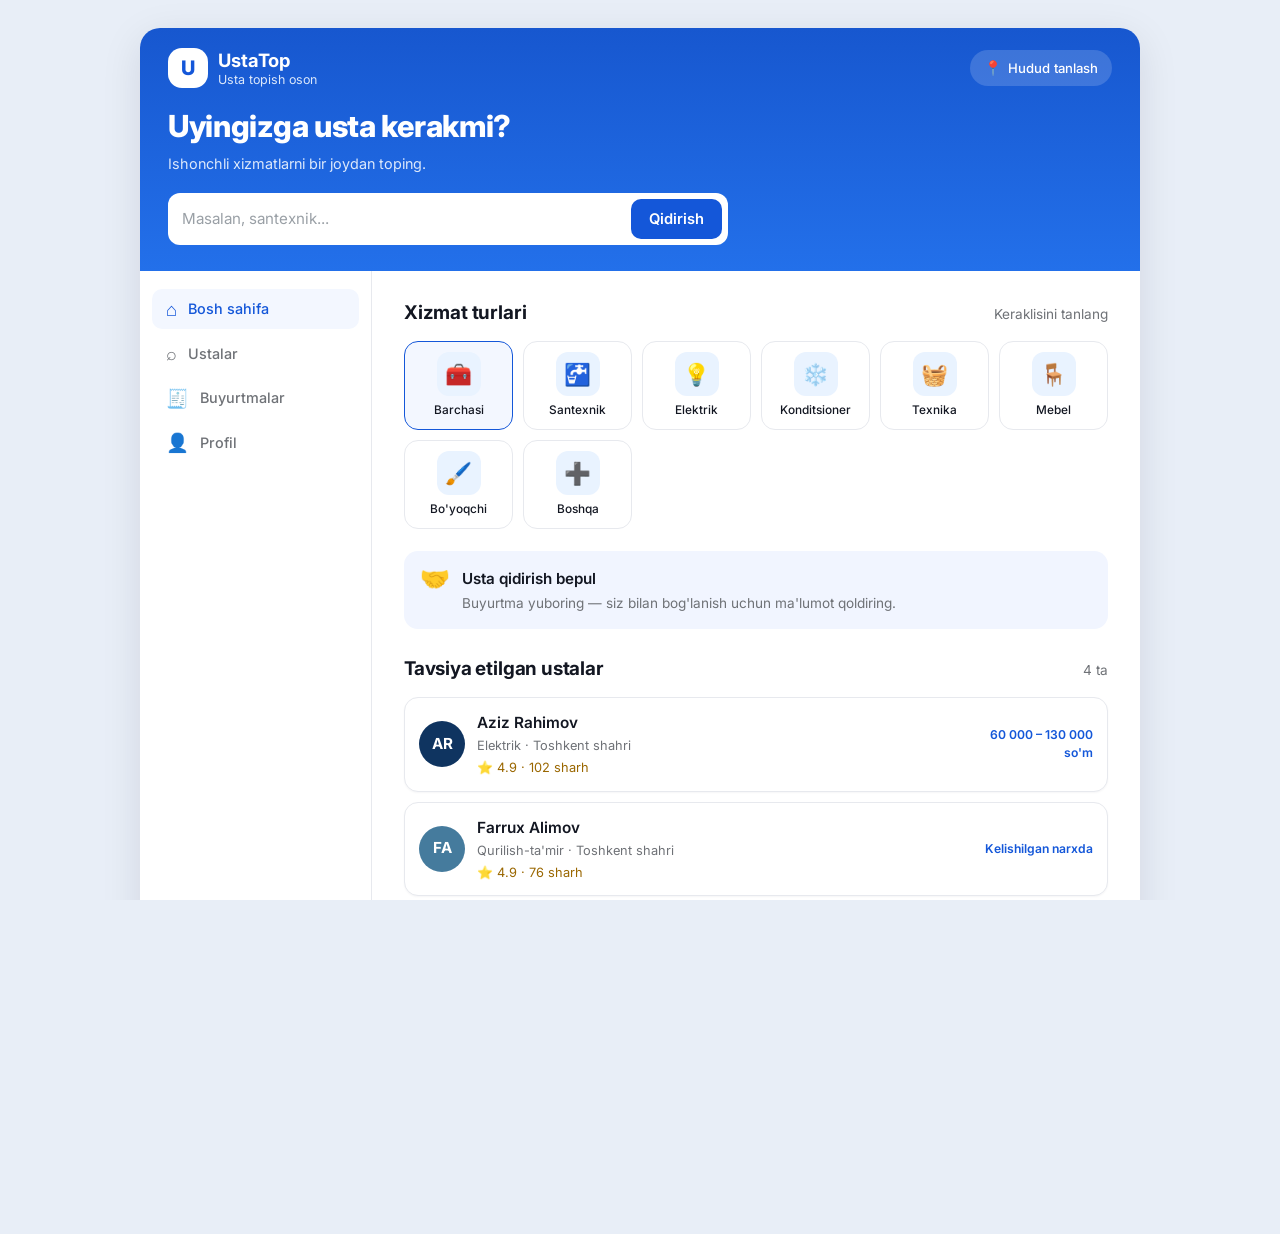
==== commit efa3d2ac: "Bosh sahifa filtri, toliq katalog va akkaunt tizimi - Bosh sahifadagi xizmat turlari filtri endi osh" ====
--- a/public/index.html
+++ b/public/index.html
@@ -58,12 +58,22 @@
       </div>
 
       <div class="section-head">
-        <h2>Tavsiya etilgan ustalar</h2>
+        <h2 id="featured-title">Tavsiya etilgan ustalar</h2>
         <span class="section-note" id="featured-count"></span>
       </div>
       <div id="featured-list" class="usta-list"></div>
 
       <button id="quick-order-btn" class="btn btn-primary btn-block">Tezkor buyurtma berish</button>
+    </section>
+
+    <!-- TO'LIQ KATALOG ("Boshqa" plitkasi ochadi) -->
+    <section id="view-catalog" class="view">
+      <div class="section-head">
+        <h2>Barcha yo'nalishlar</h2>
+        <span class="section-note" id="catalog-count"></span>
+      </div>
+      <p class="admin-note">Bosh sahifada eng ko'p qidiriladigan xizmatlar turadi. Bu yerda barcha yo'nalishlar to'liq ro'yxati.</p>
+      <div id="catalog-list" class="catalog-list"></div>
     </section>
 
     <!-- QIDIRUV / USTALAR RO'YXATI -->
@@ -94,6 +104,14 @@
       <button id="orders-new-btn" class="btn btn-primary btn-block">Yangi buyurtma berish</button>
     </section>
 
+    <!-- PROFIL / AKKAUNT -->
+    <section id="view-profile" class="view">
+      <div class="section-head">
+        <h2>Profil</h2>
+      </div>
+      <div id="profile-view"></div>
+    </section>
+
     <!-- BOSHQARUV PANELI (ADMIN) -->
     <section id="view-admin" class="view">
       <div class="section-head">
@@ -111,6 +129,7 @@
     <button class="nav-btn active" data-view="home"><b>⌂</b><span>Bosh sahifa</span></button>
     <button class="nav-btn" data-view="search"><b>⌕</b><span>Ustalar</span></button>
     <button class="nav-btn" data-view="orders"><b>🧾</b><span>Buyurtmalar</span></button>
+    <button class="nav-btn" data-view="profile"><b>👤</b><span>Profil</span></button>
   </nav>
 </div>
 
@@ -120,6 +139,53 @@
     <button class="close" data-close-modal>×</button>
     <h3>Hudud tanlash</h3>
     <div id="region-options" class="region-options"></div>
+  </div>
+</div>
+
+<!-- KIRISH / RO'YXATDAN O'TISH MODALI -->
+<div class="modal" id="modal-auth">
+  <div class="sheet">
+    <button class="close" data-close-modal>×</button>
+    <h3 id="auth-title">Kirish</h3>
+
+    <div class="role-tabs">
+      <button type="button" data-role-tab="mijoz" class="active">🙋 Mijoz</button>
+      <button type="button" data-role-tab="usta">🛠️ Usta</button>
+    </div>
+
+    <form id="auth-form" novalidate>
+      <label for="auth-name">Ism familiyangiz</label>
+      <input type="text" id="auth-name" placeholder="Ism Familiya" required>
+      <small class="field-error" id="err-auth-name"></small>
+
+      <label for="auth-phone">Telefon raqamingiz</label>
+      <input type="tel" id="auth-phone" placeholder="+998 90 123 45 67" required>
+      <small class="field-error" id="err-auth-phone"></small>
+
+      <label for="auth-region">Hudud</label>
+      <select id="auth-region" required>
+        <option value="">Hududni tanlang</option>
+      </select>
+      <small class="field-error" id="err-auth-region"></small>
+
+      <div id="auth-usta-fields">
+        <label for="auth-category">Xizmat turi</label>
+        <select id="auth-category">
+          <option value="">Xizmat turini tanlang</option>
+        </select>
+        <small class="field-error" id="err-auth-category"></small>
+
+        <label for="auth-price">Narxi (ixtiyoriy)</label>
+        <input type="text" id="auth-price" placeholder="Masalan: 80 000 – 150 000 so'm">
+
+        <label for="auth-bio">O'zingiz haqingizda (ixtiyoriy)</label>
+        <textarea id="auth-bio" rows="3" placeholder="Tajribangiz va qanday ishlarni bajarasiz..."></textarea>
+      </div>
+
+      <button type="submit" class="btn btn-primary btn-block">Davom etish</button>
+    </form>
+
+    <p class="admin-note">Demo rejim: parol so'ralmaydi, ma'lumotlar faqat shu brauzerda saqlanadi.</p>
   </div>
 </div>
 
--- a/public/css/style.css
+++ b/public/css/style.css
@@ -591,6 +591,137 @@
   font-weight: 600;
   cursor: pointer;
 }
+
+/* ---------- To'liq katalog ---------- */
+.catalog-list { display: flex; flex-direction: column; gap: 8px; }
+
+.catalog-row {
+  display: flex;
+  align-items: center;
+  gap: 12px;
+  width: 100%;
+  text-align: left;
+  background: var(--card);
+  border: 1px solid var(--border);
+  border-radius: var(--r-card);
+  padding: 12px 14px;
+  cursor: pointer;
+  color: var(--text);
+  transition: border-color .15s ease;
+}
+.catalog-row:hover { border-color: #c8d8f5; }
+
+.catalog-icon {
+  width: 40px;
+  height: 40px;
+  flex: none;
+  border-radius: var(--r-tile);
+  background: var(--tile);
+  display: flex;
+  align-items: center;
+  justify-content: center;
+  font-size: 1.2rem;
+}
+.catalog-label { flex: 1; font-size: .95rem; font-weight: 500; }
+.catalog-count { flex: none; font-size: .78rem; color: var(--text-2); }
+
+/* ---------- Profil / akkaunt ---------- */
+.auth-intro { text-align: center; padding: 18px 8px 22px; }
+.auth-emoji { font-size: 2.6rem; }
+.auth-intro h3 { font-size: 1.15rem; font-weight: 700; margin-top: 8px; }
+.auth-intro p { font-size: .88rem; color: var(--text-2); margin-top: 6px; }
+
+.role-cards { display: grid; grid-template-columns: 1fr 1fr; gap: 10px; margin-bottom: 18px; }
+
+.role-card {
+  background: var(--card);
+  border: 1px solid var(--border);
+  border-radius: var(--r-card);
+  padding: 16px 12px;
+  cursor: pointer;
+  color: var(--text);
+  text-align: center;
+  display: flex;
+  flex-direction: column;
+  gap: 4px;
+  transition: border-color .15s ease, background .15s ease;
+}
+.role-card:hover { border-color: var(--brand); background: var(--tile-active); }
+.role-icon { font-size: 1.7rem; }
+.role-card b { font-size: .95rem; }
+.role-card small { font-size: .74rem; color: var(--text-2); line-height: 1.3; }
+
+.role-tabs { display: flex; gap: 8px; margin: 16px 0 4px; }
+.role-tabs button {
+  flex: 1;
+  border: 1px solid var(--border);
+  background: #fff;
+  border-radius: var(--r-btn);
+  padding: 10px;
+  font-size: .88rem;
+  font-weight: 500;
+  cursor: pointer;
+  color: var(--text);
+}
+.role-tabs button.active { border-color: var(--brand); background: var(--tile-active); font-weight: 600; }
+
+.profile-card {
+  display: flex;
+  align-items: center;
+  gap: 13px;
+  background: var(--card);
+  border: 1px solid var(--border);
+  border-radius: var(--r-card);
+  padding: 15px;
+  box-shadow: var(--shadow-card);
+}
+.profile-id { display: flex; flex-direction: column; gap: 2px; min-width: 0; }
+.profile-id b { font-size: 1rem; }
+
+.role-badge {
+  align-self: flex-start;
+  margin-top: 4px;
+  font-size: .72rem;
+  font-weight: 600;
+  color: var(--brand);
+  background: var(--tile);
+  border-radius: var(--r-pill);
+  padding: 3px 10px;
+}
+
+.profile-block {
+  background: var(--card);
+  border: 1px solid var(--border);
+  border-radius: var(--r-card);
+  padding: 14px;
+  margin-top: 10px;
+}
+.profile-block h4 { font-size: .8rem; font-weight: 600; color: var(--text-2); margin-bottom: 5px; }
+.profile-block p { font-size: .92rem; }
+.profile-block .muted { color: var(--text-2); font-size: .85rem; margin-top: 3px; }
+.profile-block .link-btn { margin-top: 7px; }
+
+.muted { color: var(--text-2); }
+
+#auth-form input.invalid,
+#auth-form select.invalid { border-color: var(--danger); background: var(--danger-bg); }
+
+#auth-form label { display: block; font-size: .82rem; font-weight: 600; color: var(--text-2); margin: 14px 0 6px; }
+#auth-form input,
+#auth-form select,
+#auth-form textarea {
+  width: 100%;
+  border: 1px solid var(--border);
+  border-radius: var(--r-btn);
+  padding: 11px 13px;
+  font-size: .92rem;
+  background: #fff;
+  color: var(--text);
+  outline: none;
+}
+#auth-form input:focus,
+#auth-form select:focus,
+#auth-form textarea:focus { border-color: var(--brand); }
 
 /* ---------- Pastki navigatsiya ---------- */
 .bottom-nav {
